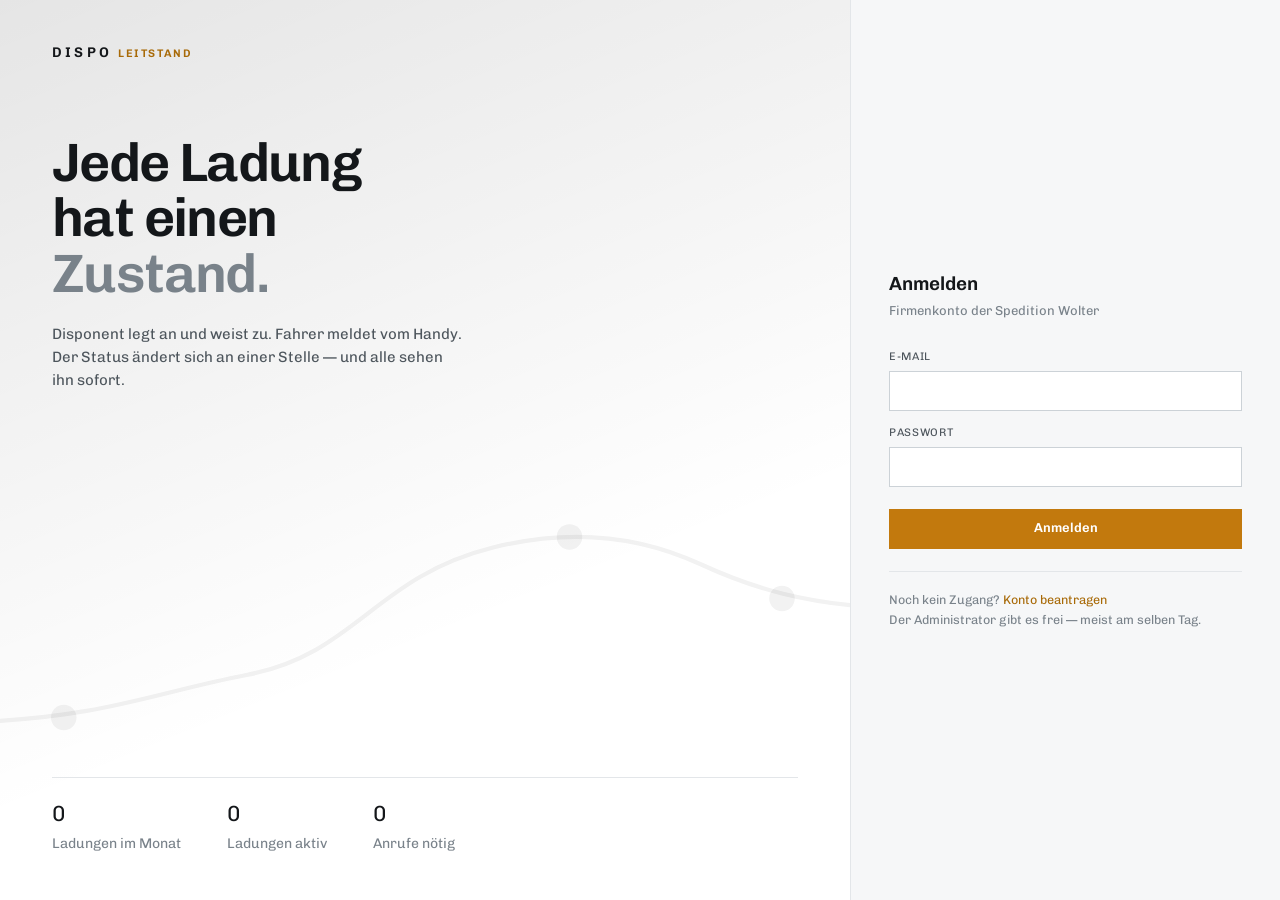
==== frontend/index.html @ 68b3dd84 "feat(frontend): login page with auth request" ====
<!DOCTYPE html>
<html lang="de">

<head>
    <meta charset="UTF-8">
    <meta name="viewport" content="width=device-width, initial-scale=1.0">
    <title>Dispo</title>
    <link rel="preconnect" href="https://fonts.googleapis.com">
    <link rel="preconnect" href="https://fonts.gstatic.com" crossorigin>
    <link href="https://fonts.googleapis.com/css2?family=Chivo:ital,wght@0,100..900;1,100..900&display=swap"
        rel="stylesheet">
    <link rel="stylesheet" href="styles/reset.css">
    <link rel="stylesheet" href="styles/style.css">

    <script src="js/login.js" type="module"></script>
</head>

<body>
    <main class="auth-page">
        <section class="hero">
            <svg class="sil" viewBox="0 0 400 120" fill="none" aria-hidden="true">
                <path d="M-10 102
             C 48 100, 74 88, 116 80
             C 168 70, 176 34, 232 20
             C 268 11, 300 14, 330 28
             C 356 40, 380 46, 410 48" stroke="currentColor" stroke-width="2" stroke-linecap="round" />
                <circle cx="30" cy="100" r="6" fill="currentColor" />
                <circle cx="268" cy="15" r="6" fill="currentColor" />
                <circle cx="368" cy="44" r="6" fill="currentColor" />
            </svg>
            <div class="logo">DISPO <span class="logo-accent">LEITSTAND</span></div>
            <h1>Jede Ladung<br>hat einen<br><span class="h1-accent">Zustand.</span></h1>
            <p class="hero-lead">Disponent legt an und weist zu. Fahrer meldet vom Handy. Der Status ändert sich
                an einer Stelle
                — und alle sehen ihn sofort.</p>

            <ul class="hero-list">
                <li class="hero-list-stat">
                    <span class="stat-value">0</span>
                    <span class="stat-text">Ladungen im Monat</span>
                </li>
                <li class="hero-list-stat">
                    <span class="stat-value">0</span>
                    <span class="stat-text">Ladungen aktiv</span>
                </li>
                <li class="hero-list-stat">
                    <span class="stat-value">0</span>
                    <span class="stat-text">Anrufe nötig</span>
                </li>
            </ul>
        </section>

        <section class="login-section">
            <div class="form-section">
                <h2>Anmelden</h2>
                <p class="form-section-text-konto">Firmenkonto der Spedition Wolter</p>
                <form action="">
                    <label for="email">E-Mail</label>
                    <input id="email" name="email" type="email" required>
                    <label for="password">Passwort</label>
                    <input id="password" name="password" type="password" minlength="8" required>
                    <button class="submit-button" type="submit">Anmelden</button>
                </form>

                <p class="form-section-text-registration-suggestion">Noch kein Zugang? <a
                        class="registration-suggestion-link" href="#">Konto
                        beantragen</a><br>Der Administrator gibt es frei — meist am
                    selben Tag.</p>

                <div class="login-error-block" hidden></div>
            </div>
        </section>
    </main>
</body>

</html>
---- frontend/styles/style.css ----
:root {
    --bg: #ffffff;
    --panel: #f6f7f8;
    --panel-2: #f0f2f4;
    --line: #e3e6e9;
    --line-2: #ccd2d7;
    --ink: #14171a;
    --ink-2: #4d555c;
    --ink-3: #79828a;
    --amber: #a86a08;
    --red: #ab4633;
    --accent-solid: #c2790d;
    --accent-ink: #ffffff;
    --grid: rgba(0, 0, 0, 0.1);
    --sil: rgba(20, 23, 26, 0.055);
}

@media (prefers-color-scheme: dark) {
    :root {
        --bg:           #0d0f11;
        --panel:        #14171a;
        --panel-2:      #191d21;
        --line:         #23282d;
        --line-2:       #2d343a;
        --ink:          #e6e9eb;
        --ink-2:        #aab1b8;
        --ink-3:        #868e96;
        --amber:        #e2a337;
        --red:          #d0705e;
        --accent-solid: #e2a337;
        --accent-ink:   #14100a;
        --grid:         rgba(255, 255, 255, 0.06);
        --sil:          rgba(255, 255, 255, 0.05);
    }
}

body{
    background-color: var(--bg);
    font-family: Chivo, "Helvetica Neue", Arial, sans-serif;
    color: var(--ink);
    font-size: 14px;
    line-height: 1.45;
    background-image: linear-gradient(158deg, var(--grid) 0%, transparent 58%);
}


input, button {
    font: inherit;
}

.auth-page{
    display: grid;
    grid-template-columns: 1fr 430px;
    min-height: 100vh;
}

.logo{
    font-size: 14px;
    font-weight: 600;
    line-height: 1.03em;
    letter-spacing: 0.23em;
}

.logo-accent{
    color: var(--amber);
    font-size: 11px;
    letter-spacing: 0.14em;
}

.login-section{
    padding: 44px 38px;
    background-color: var(--panel); 
    display: flex;
    flex-direction: column;
    justify-content: center;
    border-left: 1px solid var(--line);

}

.form-section form{
    display: flex;
    flex-direction: column;
}

.form-section h2{
    font-size: 19px;
    font-weight: 600;
    letter-spacing: -0.01em;
    margin-bottom: 4px;
}

.form-section-text-konto{
    font-size: 13px;
    color: var(--ink-3);
    margin-bottom: 28px;
}

.form-section label{
    font-size: 11px;
    font-weight: 400;
    letter-spacing: 0.06em;
    text-transform: uppercase;
    color: var(--ink-2);
    margin-bottom: 6px;
}

.form-section input{
    height: 38px;
    padding: 0 12px;
    background-color: var(--bg);
    border: 1px solid var(--line-2);
    font-size: 14px;
    margin-bottom: 14px;
}

input:focus {
    border-color: var(--amber);
    outline: none;
}

.submit-button{
    height:  40px;
    margin-top: 8px;
    background-color: var(--accent-solid);
    color: var(--accent-ink);
    border: 0;
    font-size: 13px;
    font-weight: 600;
    cursor: pointer;
}

.submit-button:hover{
    filter: brightness(1.08);
}

.submit-button:disabled{
    opacity: 0.55;
    cursor: not-allowed;
}

.form-section-text-registration-suggestion{
    font-size: 12.5px;
    line-height: 1.6;
    color: var(--ink-3);
    margin-top: 22px;
    padding-top: 18px;
    border-top: 1px solid var(--line);
}
.registration-suggestion-link{
    color: var(--amber);
    text-decoration: none;
}

.registration-suggestion-link:hover{
    text-decoration: underline;
}

.hero{
    padding: 46px 52px;
    display: flex;
    flex-direction: column;
}

.hero {
    position: relative;
    overflow: hidden;
}



.hero h1{
    margin-top: 74px;
    font-size: 54px;
    font-weight: 600;
    line-height: 1.02;
    letter-spacing: -0.03em;
}

.h1-accent{
    color: var(--ink-3);
}

.hero-lead{
    margin-top: 22px;
    font-size: 15px;
    line-height: 1.55;
    color: var(--ink-2);
    max-width: 46ch;
}

.hero-list{
    display: flex;
    margin-top: auto;
    gap: 46px;
    padding-top: 20px;
    border-top: 1px solid var(--line);
}

.hero-list-stat{
    display: flex;
    flex-direction: column;
}

.stat-value{
    font-size: 22px;
    letter-spacing: -0.02em;
}

.stat-text{
    font-size: 14px;
    color: var(--ink-3);
    margin-top: 4px;
}

.sil {
    position: absolute;
    left: 0;
    right: 0;
    bottom: 140px;
    width: 100%;
    z-index: 0;
    color: var(--sil);
    pointer-events: none;
}

.logo, .hero h1, .hero-lead, .hero-list {
    position: relative;
    z-index: 1;
}

.login-error-block {
    margin-top: 14px;
    padding: 9px 12px;
    border: 0;
    border-left: 2px solid var(--red);
    background-color: color-mix(in srgb, var(--red) 9%, var(--bg));
    color: var(--red);
    font-size: 12.5px;
    line-height: 1.5;
    overflow-wrap: break-word;
}


@media (max-width: 900px) {

    .auth-page {
        grid-template-columns: 1fr;
    }

    .hero {
        padding: 34px 28px;
    }

    .hero h1 {
        margin-top: 44px;
        font-size: 40px;
    }

    .hero-list {
        margin-top: 40px;
    }

    .login-section {
        padding: 34px 28px;
        border-left: 0;
        border-top: 1px solid var(--line);
    }

    .sil {
        bottom: 90px;
    }
}

@media (max-width: 560px) {

    .hero {
        padding: 28px 20px;
    }

    .hero h1 {
        margin-top: 32px;
        font-size: 34px;
    }

    .hero-list {
        gap: 24px;
        flex-wrap: wrap;
    }

    .stat-text {
        font-size: 12px;
    }

    .login-section {
        padding: 28px 20px;
    }

    .sil {
        display: none;
    }
}
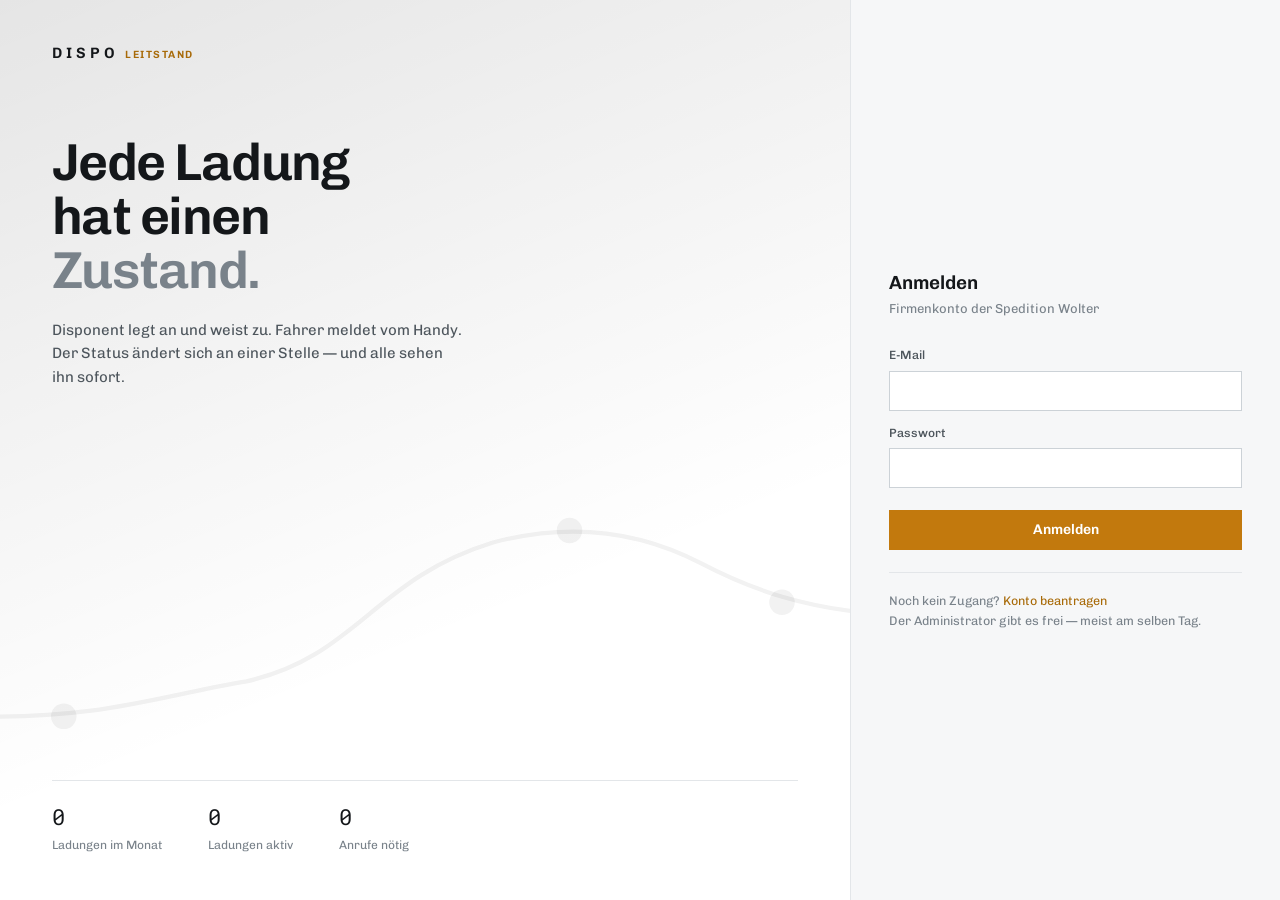
==== commit b5803930: "refactor(frontend): shared request helper, per-page error messages" ====
--- a/frontend/index.html
+++ b/frontend/index.html
@@ -7,7 +7,8 @@
     <title>Dispo</title>
     <link rel="preconnect" href="https://fonts.googleapis.com">
     <link rel="preconnect" href="https://fonts.gstatic.com" crossorigin>
-    <link href="https://fonts.googleapis.com/css2?family=Chivo:ital,wght@0,100..900;1,100..900&display=swap"
+    <link
+        href="https://fonts.googleapis.com/css2?family=Chivo:ital,wght@0,100..900;1,100..900&family=Roboto+Mono:wght@400;500&display=swap"
         rel="stylesheet">
     <link rel="stylesheet" href="styles/reset.css">
     <link rel="stylesheet" href="styles/style.css">
@@ -19,14 +20,32 @@
     <main class="auth-page">
         <section class="hero">
             <svg class="sil" viewBox="0 0 400 120" fill="none" aria-hidden="true">
-                <path d="M-10 102
-             C 48 100, 74 88, 116 80
-             C 168 70, 176 34, 232 20
-             C 268 11, 300 14, 330 28
-             C 356 40, 380 46, 410 48" stroke="currentColor" stroke-width="2" stroke-linecap="round" />
-                <circle cx="30" cy="100" r="6" fill="currentColor" />
-                <circle cx="268" cy="15" r="6" fill="currentColor" />
-                <circle cx="368" cy="44" r="6" fill="currentColor" />
+                <path class="route"
+                    d="M-10 101.38 C 48 102.53, 74 91.00, 116 81.96 C 168 68.90, 176 32.45, 232 17.03 C 268 9.14, 300 14.00, 330 29.76 C 356 42.77, 380 48.98, 410 50.23"
+                    stroke="currentColor" stroke-width="2" stroke-linecap="round">
+                    <animate attributeName="d" dur="12s" repeatCount="indefinite"
+                        values="M-10 101.38 C 48 102.53, 74 91.00, 116 81.96 C 168 68.90, 176 32.45, 232 17.03 C 268 9.14, 300 14.00, 330 29.76 C 356 42.77, 380 48.98, 410 50.23;
+                            M-10 99.48 C 48 100.65, 74 90.08, 116 82.99 C 168 71.19, 176 34.72, 232 17.59 C 268 8.02, 300 11.88, 330 27.53 C 356 41.13, 380 48.33, 410 51.00;
+                            M-10 99.07 C 48 98.39, 74 87.94, 116 82.27 C 168 72.79, 176 36.57, 232 19.56 C 268 8.65, 300 11.00, 330 25.57 C 356 38.84, 380 46.31, 410 50.01;
+                            M-10 100.37 C 48 97.07, 74 85.83, 116 80.22 C 168 72.75, 176 36.91, 232 21.79 C 268 10.66, 300 11.88, 330 25.04 C 356 37.22, 380 44.11, 410 47.84;
+                            M-10 102.62 C 48 97.47, 74 85.00, 116 78.04 C 168 71.10, 176 35.55, 232 22.97 C 268 12.86, 300 14.00, 330 26.24 C 356 37.23, 380 43.02, 410 45.77;
+                            M-10 104.52 C 48 99.35, 74 85.92, 116 77.01 C 168 68.81, 176 33.28, 232 22.41 C 268 13.98, 300 16.12, 330 28.47 C 356 38.87, 380 43.67, 410 45.00;
+                            M-10 104.93 C 48 101.61, 74 88.06, 116 77.73 C 168 67.21, 176 31.43, 232 20.44 C 268 13.35, 300 17.00, 330 30.43 C 356 41.16, 380 45.69, 410 45.99;
+                            M-10 103.63 C 48 102.93, 74 90.17, 116 79.78 C 168 67.25, 176 31.09, 232 18.21 C 268 11.34, 300 16.12, 330 30.96 C 356 42.78, 380 47.89, 410 48.16;
+                            M-10 101.38 C 48 102.53, 74 91.00, 116 81.96 C 168 68.90, 176 32.45, 232 17.03 C 268 9.14, 300 14.00, 330 29.76 C 356 42.77, 380 48.98, 410 50.23" />
+                </path>
+                <circle class="dot dot-1" cx="30" cy="101.76" r="6" fill="currentColor">
+                    <animate attributeName="cy" dur="12s" repeatCount="indefinite"
+                        values="101.76;99.53;97.57;97.04;98.24;100.47;102.43;102.96;101.76" />
+                </circle>
+                <circle class="dot dot-2" cx="268" cy="13.14" r="6" fill="currentColor">
+                    <animate attributeName="cy" dur="12s" repeatCount="indefinite"
+                        values="13.14;12.02;12.65;14.66;16.86;17.98;17.35;15.34;13.14" />
+                </circle>
+                <circle class="dot dot-3" cx="368" cy="46.97" r="6" fill="currentColor">
+                    <animate attributeName="cy" dur="12s" repeatCount="indefinite"
+                        values="46.97;45.79;43.56;41.59;41.03;42.21;44.44;46.41;46.97" />
+                </circle>
             </svg>
             <div class="logo">DISPO <span class="logo-accent">LEITSTAND</span></div>
             <h1>Jede Ladung<br>hat einen<br><span class="h1-accent">Zustand.</span></h1>
@@ -36,15 +55,15 @@
 
             <ul class="hero-list">
                 <li class="hero-list-stat">
-                    <span class="stat-value">0</span>
+                    <span class="stat-value mono">0</span>
                     <span class="stat-text">Ladungen im Monat</span>
                 </li>
                 <li class="hero-list-stat">
-                    <span class="stat-value">0</span>
+                    <span class="stat-value mono">0</span>
                     <span class="stat-text">Ladungen aktiv</span>
                 </li>
                 <li class="hero-list-stat">
-                    <span class="stat-value">0</span>
+                    <span class="stat-value mono">0</span>
                     <span class="stat-text">Anrufe nötig</span>
                 </li>
             </ul>
@@ -56,18 +75,19 @@
                 <p class="form-section-text-konto">Firmenkonto der Spedition Wolter</p>
                 <form action="">
                     <label for="email">E-Mail</label>
-                    <input id="email" name="email" type="email" required>
+                    <input id="email" name="email" type="email" autocomplete="email" required>
                     <label for="password">Passwort</label>
-                    <input id="password" name="password" type="password" minlength="8" required>
+                    <input id="password" name="password" type="password" autocomplete="current-password" required>
                     <button class="submit-button" type="submit">Anmelden</button>
                 </form>
 
+                <div class="login-error-block" role="alert" hidden></div>
+
                 <p class="form-section-text-registration-suggestion">Noch kein Zugang? <a
-                        class="registration-suggestion-link" href="#">Konto
+                        class="registration-suggestion-link" href="register.html">Konto
                         beantragen</a><br>Der Administrator gibt es frei — meist am
                     selben Tag.</p>
 
-                <div class="login-error-block" hidden></div>
             </div>
         </section>
     </main>
--- a/frontend/styles/style.css
+++ b/frontend/styles/style.css
@@ -48,6 +48,11 @@
     font: inherit;
 }
 
+.mono{
+    font-family: "Roboto Mono", ui-monospace, Menlo, monospace;
+    font-variant-numeric: tabular-nums;
+}
+
 .auth-page{
     display: grid;
     grid-template-columns: 1fr 430px;
@@ -55,15 +60,15 @@
 }
 
 .logo{
-    font-size: 14px;
+    font-size: 15px;
     font-weight: 600;
     line-height: 1.03em;
-    letter-spacing: 0.23em;
+    letter-spacing: 0.26em;
 }
 
 .logo-accent{
     color: var(--amber);
-    font-size: 11px;
+    font-size: 10.5px;
     letter-spacing: 0.14em;
 }
 
@@ -95,16 +100,60 @@
     margin-bottom: 28px;
 }
 
-.form-section label{
-    font-size: 11px;
-    font-weight: 400;
-    letter-spacing: 0.06em;
-    text-transform: uppercase;
+
+.badge {
+    width: 44px;
+    height: 44px;
+    display: grid;
+    place-items: center;
+    border: 1px solid var(--amber);
+    color: var(--amber);
+    font-size: 19px;
+    line-height: 1;
+    margin-bottom: 20px;
+}
+
+.header-awaiting{
+    font-size: 21px;
+    letter-spacing: -0.015em;
+    margin-bottom: 8px;
+}
+
+.pending-lead{
+    font-size: 13.5px;
+    line-height: 1.6;
+    color: var(--ink-2);
+    max-width: 42ch;
+    margin-bottom: 22px;
+}
+
+.spaces-row{
+    display: flex;
+    justify-content: space-between;
+    gap: 12px;
+    padding: 8px 0;
+    font-size: 13px;
+    border-top: 1px solid var(--line);
+}
+
+.status-pending{
+    color: var(--amber);
+}
+
+.spaces-row dt{
+    color: var(--ink-3);
+}
+
+.form-section label:not(.role-label),
+.role-group-label{
+    font-size: 12px;
+    font-weight: 500;
     color: var(--ink-2);
     margin-bottom: 6px;
 }
 
-.form-section input{
+.form-section input[type="email"], .form-section input[type="password"],
+.form-section input[type="text"]{
     height: 38px;
     padding: 0 12px;
     background-color: var(--bg);
@@ -118,13 +167,100 @@
     outline: none;
 }
 
+.password-text{
+    margin-top: -9px;
+    margin-bottom: 14px;
+    font-size: 11.5px;
+    color: var(--ink-3);
+}
+
+.role-form{
+    margin-bottom: 14px;
+    display: flex;
+    gap: 8px;
+}
+
+.role-label{
+    padding: 11px 12px;
+    background-color: var(--bg);
+    border: 1px solid var(--line-2);
+    cursor: pointer;
+    display: grid;
+    grid-template-columns: auto 1fr;
+    gap:  2px 10px;
+    flex: 1;
+}
+
+.role-input{
+    appearance: none;
+    width: 14px;
+    height: 14px;
+    border: 1px solid var(--ink-3);
+    border-radius: 50%;
+    grid-row: 1 / 3;
+    display: grid;
+    place-items: center;
+}
+
+.role-input:checked{
+    border-color: var(--amber);
+}
+
+.role-input:checked::after{
+    content: "";
+    width: 7px;
+    height: 7px;
+    border-radius: 50%;
+    background-color: var(--amber);
+}
+
+.role-label:has(:checked){
+    border-color: var(--amber);
+    background-color: var(--panel-2);
+}
+
+.role-label:has(:focus-visible){
+    outline: 1px solid var(--amber);
+    outline-offset: 2px;
+}
+
+.role-name{
+    font-size: 13.5px;
+    font-weight: 500;
+}
+
+.role-description{
+    font-size: 11.5px;
+    line-height: 1.35;
+    color: var(--ink-3);
+}
+
+.abmelden-button{
+    display: block;
+    width: 100%;
+    height: 32px;
+    margin-top: 16px;
+    padding: 0 14px;
+    background: none;
+    color: var(--ink-2);
+    border: 1px solid var(--line-2);
+    font-size: 12.5px;
+    font-weight: 500;
+    cursor: pointer;
+}
+
+.abmelden-button:hover{
+    color: var(--ink);
+    border-color: var(--ink-3);
+}
+
 .submit-button{
     height:  40px;
     margin-top: 8px;
     background-color: var(--accent-solid);
     color: var(--accent-ink);
     border: 0;
-    font-size: 13px;
+    font-size: 14px;
     font-weight: 600;
     cursor: pointer;
 }
@@ -170,9 +306,9 @@
 
 .hero h1{
     margin-top: 74px;
-    font-size: 54px;
+    font-size: 52px;
     font-weight: 600;
-    line-height: 1.02;
+    line-height: 1.03;
     letter-spacing: -0.03em;
 }
 
@@ -207,7 +343,7 @@
 }
 
 .stat-text{
-    font-size: 14px;
+    font-size: 12px;
     color: var(--ink-3);
     margin-top: 4px;
 }
